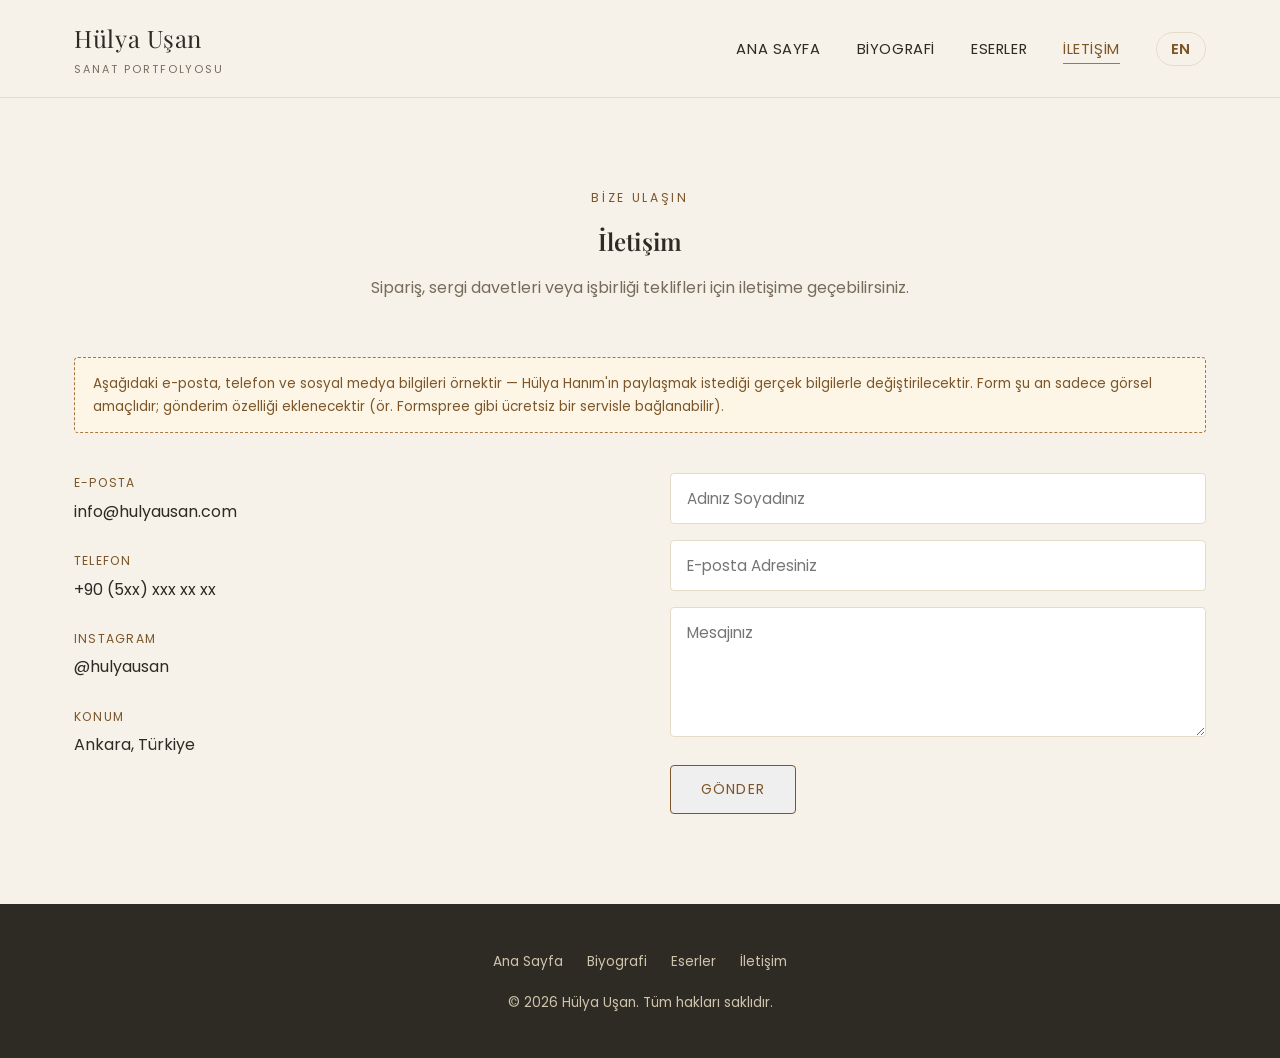
==== iletisim.html @ bae5491b "Initial site: bilingual portfolio for Hülya Uşan Co-Authored-By: Claude Sonnet 5 <noreply@anthropic." ====
<!DOCTYPE html>
<html lang="tr">
<head>
<meta charset="UTF-8">
<meta name="viewport" content="width=device-width, initial-scale=1.0">
<title>İletişim | Hülya Uşan</title>
<meta name="description" content="Hülya Uşan ile iletişime geçin.">
<link rel="preconnect" href="https://fonts.googleapis.com">
<link rel="preconnect" href="https://fonts.gstatic.com" crossorigin>
<link href="https://fonts.googleapis.com/css2?family=Playfair+Display:wght@500;600;700&family=Poppins:wght@300;400;500;600&display=swap" rel="stylesheet">
<link rel="stylesheet" href="css/style.css">
</head>
<body>

<header class="site-header">
  <div class="container">
    <a href="index.html" class="brand">Hülya Uşan<span>Sanat Portfolyosu</span></a>
    <button class="nav-toggle" aria-label="Menüyü aç">&#9776;</button>
    <ul class="nav-links">
      <li><a href="index.html">Ana Sayfa</a></li>
      <li><a href="biyografi.html">Biyografi</a></li>
      <li><a href="eserler.html">Eserler</a></li>
      <li><a href="iletisim.html" class="active">İletişim</a></li>
      <li><a href="en/contact.html" class="lang-link">EN</a></li>
    </ul>
  </div>
</header>

<section>
  <div class="container">
    <div class="section-heading reveal">
      <span class="eyebrow">Bize Ulaşın</span>
      <h1>İletişim</h1>
      <p>Sipariş, sergi davetleri veya işbirliği teklifleri için iletişime geçebilirsiniz.</p>
    </div>

    <div class="note">
      Aşağıdaki e-posta, telefon ve sosyal medya bilgileri örnektir —
      Hülya Hanım'ın paylaşmak istediği gerçek bilgilerle değiştirilecektir.
      Form şu an sadece görsel amaçlıdır; gönderim özelliği eklenecektir
      (ör. Formspree gibi ücretsiz bir servisle bağlanabilir).
    </div>

    <div class="contact-layout reveal-group">
      <div class="contact-info">
        <div class="item">
          <span>E-posta</span>
          <a href="mailto:info@hulyausan.com">info@hulyausan.com</a>
        </div>
        <div class="item">
          <span>Telefon</span>
          <a href="tel:+900000000000">+90 (5xx) xxx xx xx</a>
        </div>
        <div class="item">
          <span>Instagram</span>
          <a href="https://www.instagram.com/hulyausan/" target="_blank" rel="noopener">@hulyausan</a>
        </div>
        <div class="item">
          <span>Konum</span>
          Ankara, Türkiye
        </div>
      </div>

      <form>
        <input type="text" placeholder="Adınız Soyadınız" required>
        <input type="email" placeholder="E-posta Adresiniz" required>
        <textarea placeholder="Mesajınız" required></textarea>
        <button type="submit" class="btn btn-dark">Gönder</button>
      </form>
    </div>
  </div>
</section>

<footer>
  <div class="container">
    <div class="footer-links">
      <a href="index.html">Ana Sayfa</a>
      <a href="biyografi.html">Biyografi</a>
      <a href="eserler.html">Eserler</a>
      <a href="iletisim.html">İletişim</a>
    </div>
    <p>&copy; <span id="year"></span> Hülya Uşan. Tüm hakları saklıdır.</p>
  </div>
</footer>

<script src="js/script.js"></script>
<script>document.getElementById('year').textContent = new Date().getFullYear();</script>
</body>
</html>
---- css/style.css ----
/* =========================================================
   Hülya Uşan – Sanat Portfolyosu
   Genel Stil Dosyası
   ========================================================= */

:root {
  --bg: #f7f2e9;
  --surface: #ffffff;
  --text: #2e2a24;
  --muted: #766c5c;
  --accent: #a8763e;
  --accent-dark: #7c5629;
  --border: #e4dbc8;
  --shadow: 0 10px 30px rgba(45, 35, 20, 0.08);
  --radius: 4px;
  --max-width: 1180px;
}

* { box-sizing: border-box; }

html { scroll-behavior: smooth; }

body {
  margin: 0;
  background: var(--bg);
  color: var(--text);
  font-family: 'Poppins', 'Inter', sans-serif;
  font-size: 16px;
  line-height: 1.7;
  -webkit-font-smoothing: antialiased;
}

h1, h2, h3, h4 {
  font-family: 'Playfair Display', serif;
  font-weight: 600;
  margin: 0 0 0.5em;
  color: var(--text);
  letter-spacing: 0.01em;
}

p { margin: 0 0 1em; }

a {
  color: inherit;
  text-decoration: none;
}

img { max-width: 100%; display: block; }

.container {
  max-width: var(--max-width);
  margin: 0 auto;
  padding: 0 24px;
}

/* ---------- Scroll-reveal ---------- */
/* Add "reveal" to a single element, or "reveal-group" to a grid/flex
   container to auto-reveal its children with a staggered delay.
   Deliberately placed early in the cascade: components further down this
   file (work-card, category-card, ...) define their own hover/filter
   transitions, and — at equal specificity — should win over this generic
   one on tie-break (later rule wins), rather than the other way around. */

.reveal {
  opacity: 0;
  transform: translateY(24px);
  transition: opacity 0.7s ease, transform 0.7s ease;
  transition-delay: calc(var(--i, 0) * 70ms);
}

.reveal.in-view {
  opacity: 1;
  transform: translateY(0);
}

/* ---------- Header / Nav ---------- */

.site-header {
  position: sticky;
  top: 0;
  z-index: 100;
  background: rgba(247, 242, 233, 0.92);
  backdrop-filter: blur(8px);
  border-bottom: 1px solid var(--border);
}

.site-header .container {
  display: flex;
  align-items: center;
  justify-content: space-between;
  padding-top: 18px;
  padding-bottom: 18px;
}

.brand {
  font-family: 'Playfair Display', serif;
  font-size: 1.5rem;
  letter-spacing: 0.03em;
}

.brand span {
  display: block;
  font-family: 'Poppins', sans-serif;
  font-size: 0.68rem;
  letter-spacing: 0.18em;
  text-transform: uppercase;
  color: var(--muted);
  margin-top: 2px;
}

.nav-links {
  display: flex;
  gap: 36px;
  list-style: none;
  margin: 0;
  padding: 0;
}

.nav-links a {
  font-size: 0.92rem;
  letter-spacing: 0.04em;
  text-transform: uppercase;
  padding-bottom: 4px;
  border-bottom: 1px solid transparent;
  transition: border-color 0.2s ease, color 0.2s ease;
}

.nav-links a:hover,
.nav-links a.active {
  color: var(--accent-dark);
  border-bottom-color: var(--accent);
}

.nav-links a.lang-link {
  color: var(--accent-dark);
  font-weight: 600;
  border: 1px solid var(--border);
  border-radius: 999px;
  padding: 6px 14px;
}

.nav-links a.lang-link:hover {
  border-color: var(--accent);
  border-bottom-color: var(--accent);
}

.nav-toggle {
  display: none;
  background: none;
  border: none;
  font-size: 1.6rem;
  cursor: pointer;
  color: var(--text);
}

@media (max-width: 760px) {
  .nav-toggle { display: block; }

  .nav-links {
    display: none;
    position: absolute;
    top: 100%;
    left: 0;
    right: 0;
    background: var(--surface);
    flex-direction: column;
    gap: 0;
    border-bottom: 1px solid var(--border);
  }

  .nav-links.open { display: flex; }

  .nav-links li { border-top: 1px solid var(--border); }

  .nav-links a {
    display: block;
    padding: 16px 24px;
  }
}

/* ---------- Hero ---------- */

.hero {
  position: relative;
  min-height: 78vh;
  display: flex;
  align-items: center;
  background: linear-gradient(180deg, rgba(46, 42, 36, 0.55), rgba(46, 42, 36, 0.35)),
              var(--surface) center / cover no-repeat;
  color: #fff;
}

.hero.no-image {
  background: linear-gradient(135deg, #3a2f22, #7c5629);
}

.hero-content {
  max-width: 640px;
}

.hero .eyebrow {
  text-transform: uppercase;
  letter-spacing: 0.25em;
  font-size: 0.78rem;
  color: #e8d9bd;
  margin-bottom: 18px;
  animation: fadeInUp 0.8s ease both;
}

.hero h1 {
  color: #fff;
  font-size: clamp(2.2rem, 5vw, 3.4rem);
  line-height: 1.15;
  animation: fadeInUp 0.8s ease 0.12s both;
}

.hero p {
  color: #f1e9d8;
  font-size: 1.08rem;
  max-width: 520px;
  animation: fadeInUp 0.8s ease 0.18s both;
}

.hero-content .btn {
  animation: fadeInUp 0.8s ease 0.24s both;
}

@keyframes fadeInUp {
  from { opacity: 0; transform: translateY(18px); }
  to { opacity: 1; transform: translateY(0); }
}

/* ---------- Buttons ---------- */

.btn {
  display: inline-block;
  padding: 13px 30px;
  border: 1px solid currentColor;
  border-radius: var(--radius);
  font-size: 0.88rem;
  letter-spacing: 0.08em;
  text-transform: uppercase;
  transition: background 0.2s ease, color 0.2s ease;
  margin-top: 12px;
}

.btn-light {
  color: #fff;
}
.btn-light:hover {
  background: #fff;
  color: var(--accent-dark);
}

.btn-dark {
  color: var(--accent-dark);
  border-color: var(--accent-dark);
}
.btn-dark:hover {
  background: var(--accent-dark);
  color: #fff;
}

/* ---------- Sections ---------- */

section {
  padding: 90px 0;
}

.section-heading {
  text-align: center;
  max-width: 640px;
  margin: 0 auto 56px;
}

.section-heading .eyebrow {
  display: block;
  text-transform: uppercase;
  letter-spacing: 0.22em;
  font-size: 0.76rem;
  color: var(--accent-dark);
  margin-bottom: 12px;
}

.section-heading h2 {
  font-size: clamp(1.7rem, 3.2vw, 2.3rem);
}

.section-heading p {
  color: var(--muted);
}

.alt-bg { background: var(--surface); }

/* ---------- Category strip (Ana Sayfa) ---------- */
/* Edge-to-edge, image-first, no headings/paragraphs — kept deliberately quiet */

.category-strip {
  display: grid;
  grid-template-columns: repeat(5, 1fr);
  gap: 2px;
  padding: 0;
}

@media (max-width: 900px) {
  .category-strip { grid-template-columns: repeat(3, 1fr); }
}

@media (max-width: 560px) {
  .category-strip { grid-template-columns: repeat(2, 1fr); }
}

.category-strip .category-card {
  aspect-ratio: 3 / 4;
  border-radius: 0;
}

/* ---------- Category / Works grid (Eserler sayfası kart görünümü) ---------- */

.category-card {
  position: relative;
  aspect-ratio: 4 / 5;
  border-radius: var(--radius);
  overflow: hidden;
  background: linear-gradient(135deg, #cbb488, #a8763e);
  display: flex;
  align-items: flex-end;
  box-shadow: var(--shadow);
  transition: transform 0.25s ease, opacity 0.5s ease;
}

.category-card:hover { transform: translateY(-4px); }

.category-card img {
  position: absolute;
  inset: 0;
  width: 100%;
  height: 100%;
  object-fit: cover;
  transition: transform 0.6s ease;
}

.category-card:hover img { transform: scale(1.07); }

.category-card .overlay {
  position: relative;
  z-index: 2;
  width: 100%;
  padding: 22px;
  background: linear-gradient(0deg, rgba(20, 15, 8, 0.75), transparent);
  color: #fff;
}

.category-card .overlay h3 {
  color: #fff;
  font-size: 1.15rem;
  margin-bottom: 2px;
}

.category-card .overlay span {
  font-size: 0.78rem;
  letter-spacing: 0.1em;
  text-transform: uppercase;
  color: #e8d9bd;
}

/* ---------- Filters (Eserler sayfası) ---------- */

.filters {
  display: flex;
  flex-wrap: wrap;
  gap: 10px;
  justify-content: center;
  margin-bottom: 48px;
}

.filter-btn {
  padding: 10px 22px;
  border: 1px solid var(--border);
  border-radius: 999px;
  background: var(--surface);
  font-size: 0.85rem;
  letter-spacing: 0.05em;
  text-transform: uppercase;
  cursor: pointer;
  transition: all 0.2s ease;
}

.filter-btn:hover { border-color: var(--accent); }

.filter-btn.active {
  background: var(--accent-dark);
  border-color: var(--accent-dark);
  color: #fff;
}

.works-grid {
  display: grid;
  grid-template-columns: repeat(auto-fill, minmax(260px, 1fr));
  gap: 30px;
}

.work-card {
  border-radius: var(--radius);
  overflow: hidden;
  transition: box-shadow 0.25s ease, transform 0.25s ease, opacity 0.25s ease;
}

.work-card:hover {
  box-shadow: var(--shadow);
  transform: translateY(-3px);
}

.work-card.card-hidden {
  opacity: 0;
  transform: scale(0.92);
  pointer-events: none;
}

.work-card .thumb {
  aspect-ratio: 1 / 1;
  background: repeating-linear-gradient(
    45deg, #efe7d5, #efe7d5 10px, #e7ddc6 10px, #e7ddc6 20px
  );
  display: flex;
  align-items: center;
  justify-content: center;
  color: var(--muted);
  font-size: 0.8rem;
  text-align: center;
  padding: 20px;
  overflow: hidden;
}

.work-card .thumb img {
  width: 100%;
  height: 100%;
  object-fit: cover;
  cursor: zoom-in;
  transition: transform 0.6s ease;
}

.work-card .thumb img:hover { transform: scale(1.07); }

/* ---------- Biyografi ---------- */

.bio-layout {
  display: grid;
  grid-template-columns: 340px 1fr;
  gap: 60px;
  align-items: start;
}

.bio-photo {
  aspect-ratio: 4 / 5;
  border-radius: var(--radius);
  background: repeating-linear-gradient(
    45deg, #efe7d5, #efe7d5 10px, #e7ddc6 10px, #e7ddc6 20px
  );
  display: flex;
  align-items: center;
  justify-content: center;
  color: var(--muted);
  text-align: center;
  padding: 20px;
  box-shadow: var(--shadow);
  overflow: hidden;
}

.bio-photo img { width: 100%; height: 100%; object-fit: cover; }

.bio-text h3 {
  font-size: 1.15rem;
  margin-top: 28px;
}

.bio-text ul {
  padding-left: 20px;
  color: var(--muted);
}

.bio-text li { margin-bottom: 6px; }

@media (max-width: 760px) {
  .bio-layout { grid-template-columns: 1fr; }
}

/* ---------- İletişim ---------- */

.contact-layout {
  display: grid;
  grid-template-columns: 1fr 1fr;
  gap: 60px;
}

.contact-info .item {
  margin-bottom: 26px;
}

.contact-info .item span {
  display: block;
  text-transform: uppercase;
  font-size: 0.76rem;
  letter-spacing: 0.1em;
  color: var(--accent-dark);
  margin-bottom: 4px;
}

form { display: grid; gap: 16px; }

form input,
form textarea {
  width: 100%;
  padding: 13px 16px;
  border: 1px solid var(--border);
  border-radius: var(--radius);
  background: var(--surface);
  font-family: inherit;
  font-size: 0.95rem;
  color: var(--text);
}

form textarea { min-height: 130px; resize: vertical; }

form button {
  justify-self: start;
  border: none;
  cursor: pointer;
  font-family: inherit;
}

@media (max-width: 760px) {
  .contact-layout { grid-template-columns: 1fr; }
}

/* ---------- Footer ---------- */

footer {
  background: #2e2a24;
  color: #cfc4ac;
  padding: 46px 0 30px;
  text-align: center;
  font-size: 0.85rem;
}

footer .footer-links {
  display: flex;
  justify-content: center;
  gap: 24px;
  margin-bottom: 18px;
  flex-wrap: wrap;
}

footer a:hover { color: #fff; }

/* ---------- Utility ---------- */

.note {
  background: #fdf6e6;
  border: 1px dashed var(--accent);
  color: var(--accent-dark);
  padding: 14px 18px;
  border-radius: var(--radius);
  font-size: 0.85rem;
  margin-bottom: 40px;
}

/* ---------- Lightbox (Eserler / Works) ---------- */

.lightbox {
  position: fixed;
  inset: 0;
  z-index: 1000;
  display: flex;
  align-items: center;
  justify-content: center;
  padding: 50px;
  background: rgba(20, 15, 8, 0.92);
  opacity: 0;
  visibility: hidden;
  transition: opacity 0.3s ease, visibility 0.3s ease;
}

.lightbox.open {
  opacity: 1;
  visibility: visible;
}

.lightbox-img {
  max-width: 88vw;
  max-height: 84vh;
  object-fit: contain;
  border-radius: var(--radius);
  box-shadow: 0 20px 60px rgba(0, 0, 0, 0.5);
  opacity: 0;
  transform: scale(0.97);
  transition: opacity 0.25s ease, transform 0.25s ease;
}

.lightbox.open .lightbox-img {
  opacity: 1;
  transform: scale(1);
}

.lightbox-close,
.lightbox-prev,
.lightbox-next {
  position: absolute;
  background: none;
  border: none;
  color: #fff;
  cursor: pointer;
  opacity: 0.75;
  transition: opacity 0.2s ease;
  line-height: 1;
}

.lightbox-close:hover,
.lightbox-prev:hover,
.lightbox-next:hover {
  opacity: 1;
}

.lightbox-close {
  top: 22px;
  right: 28px;
  font-size: 2.2rem;
}

.lightbox-prev,
.lightbox-next {
  top: 50%;
  transform: translateY(-50%);
  font-size: 2.4rem;
  padding: 10px 14px;
}

.lightbox-prev { left: 10px; }
.lightbox-next { right: 10px; }

@media (max-width: 600px) {
  .lightbox { padding: 20px; }
  .lightbox-prev, .lightbox-next { font-size: 1.8rem; padding: 6px 10px; }
  .lightbox-close { top: 12px; right: 16px; font-size: 1.9rem; }
}

/* ---------- Reduced motion ---------- */

@media (prefers-reduced-motion: reduce) {
  html { scroll-behavior: auto; }

  .hero .eyebrow,
  .hero h1,
  .hero p,
  .hero-content .btn {
    animation: none;
  }

  .reveal {
    opacity: 1;
    transform: none;
    transition: none;
  }

  .category-card img,
  .work-card .thumb img,
  .category-card,
  .work-card {
    transition: none;
  }
}
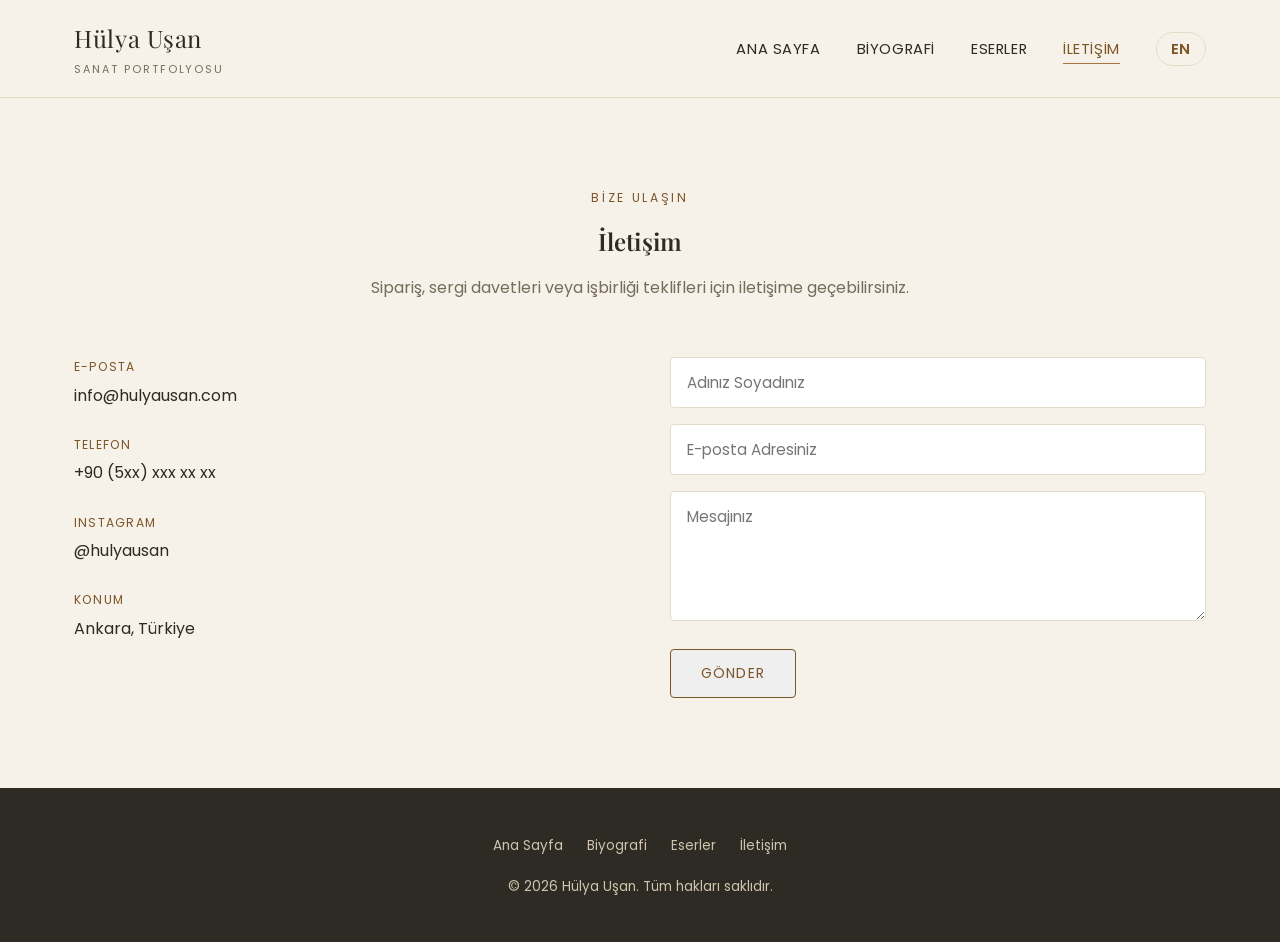
==== commit b64aee8c: "İletişim sayfasındaki geliştirici notunu kaldır Co-Authored-By: Claude Sonnet 5 <noreply@anthropic.c" ====
--- a/iletisim.html
+++ b/iletisim.html
@@ -32,13 +32,6 @@
       <span class="eyebrow">Bize Ulaşın</span>
       <h1>İletişim</h1>
       <p>Sipariş, sergi davetleri veya işbirliği teklifleri için iletişime geçebilirsiniz.</p>
-    </div>
-
-    <div class="note">
-      Aşağıdaki e-posta, telefon ve sosyal medya bilgileri örnektir —
-      Hülya Hanım'ın paylaşmak istediği gerçek bilgilerle değiştirilecektir.
-      Form şu an sadece görsel amaçlıdır; gönderim özelliği eklenecektir
-      (ör. Formspree gibi ücretsiz bir servisle bağlanabilir).
     </div>
 
     <div class="contact-layout reveal-group">
